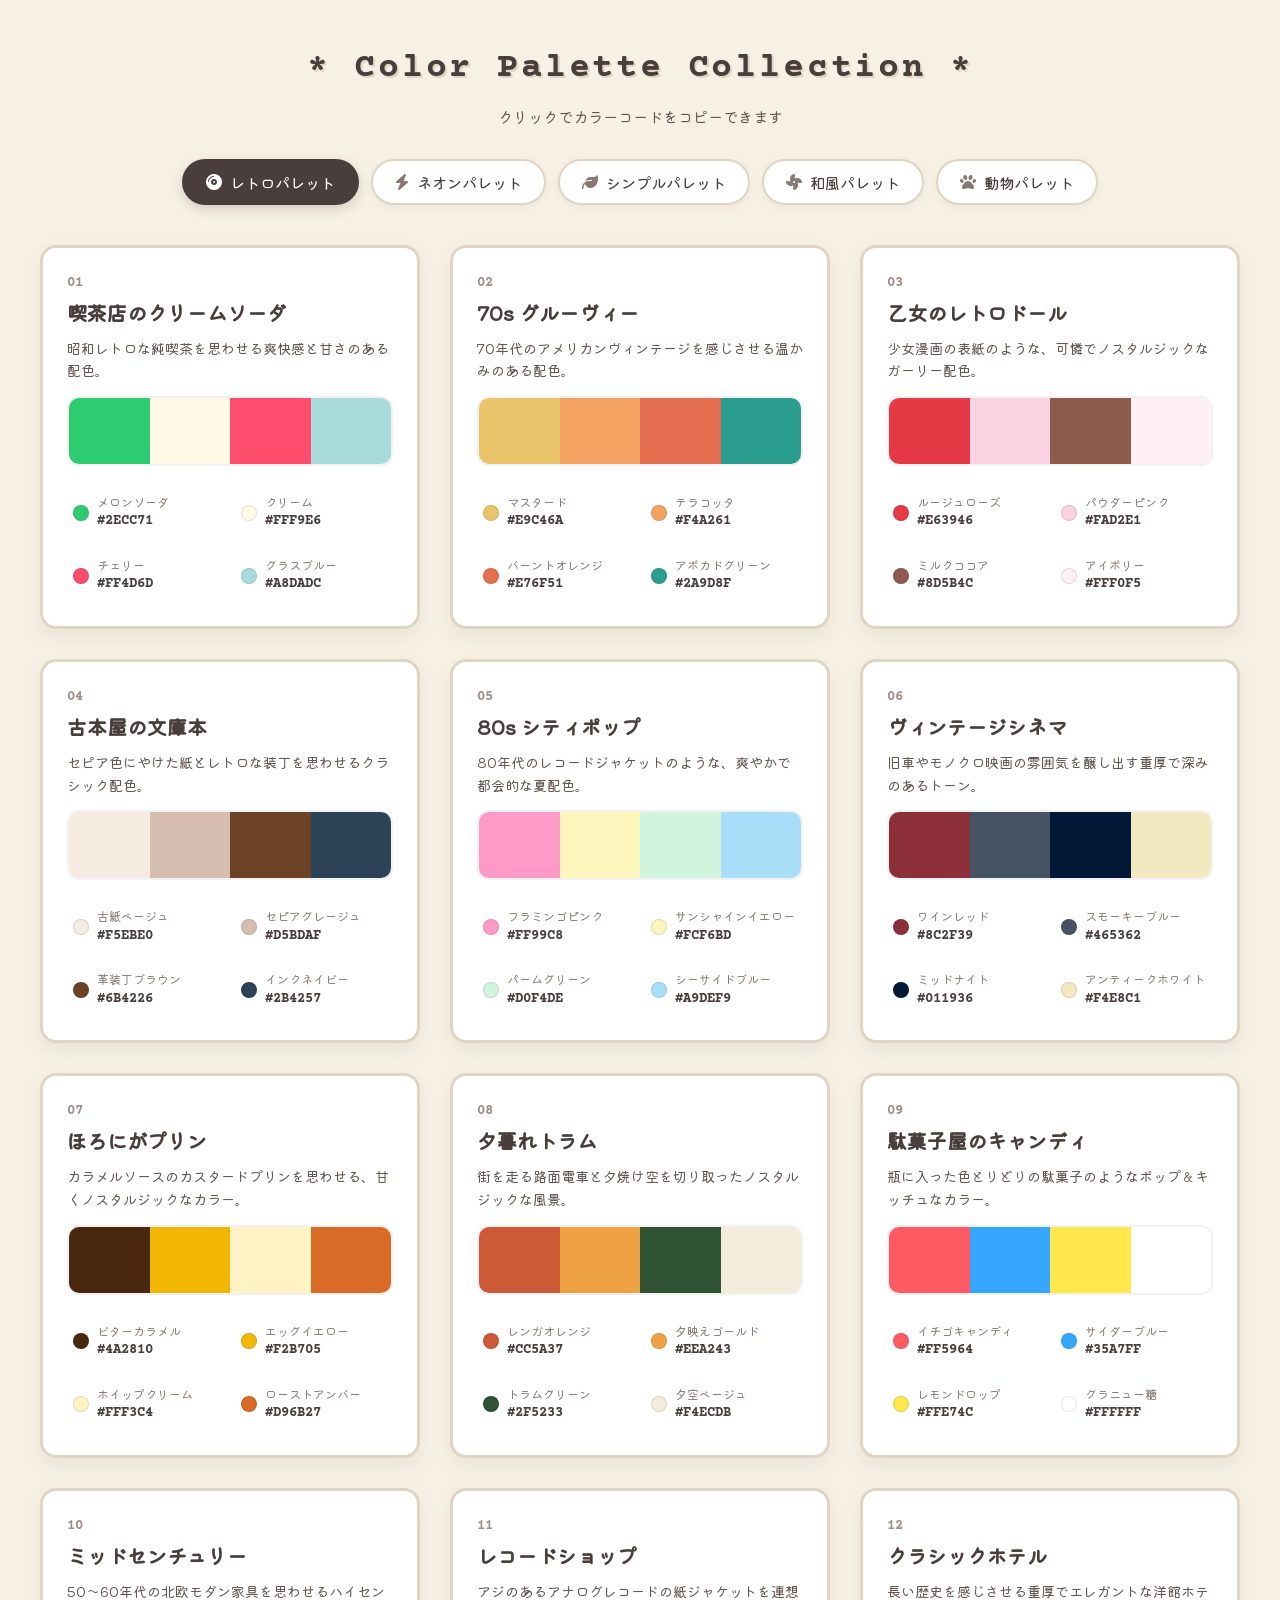
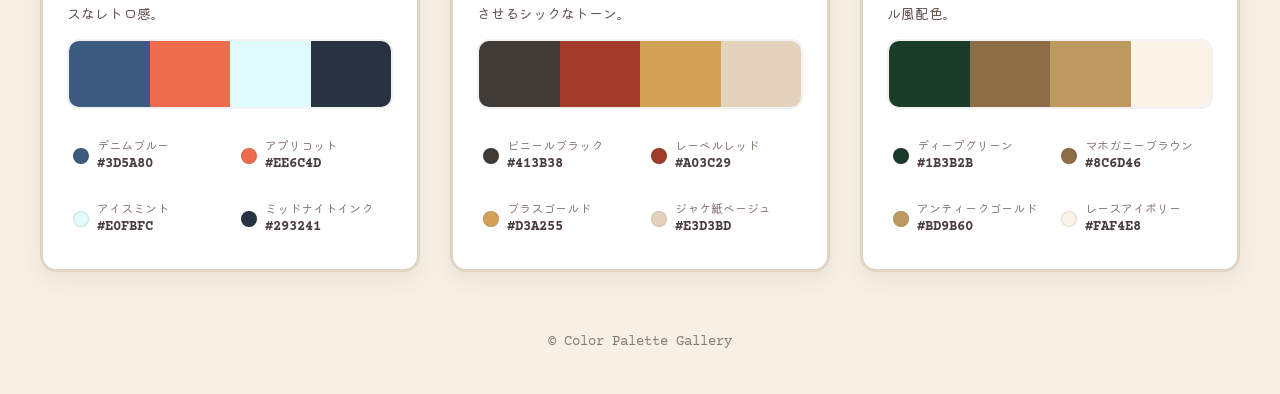
==== index.html @ 5ccdf52d "first upload" ====
<!DOCTYPE html>
<html lang="ja">
<head>
  <meta charset="UTF-8">
  <meta name="viewport" content="width=device-width, initial-scale=1.0">
  <title>カラーパレットギャラリー</title>

  <!-- Font Awesome (Webアイコン) -->
  <link rel="stylesheet" href="https://cdnjs.cloudflare.com/ajax/libs/font-awesome/6.5.1/css/all.min.css">

  <!-- Google Fonts -->
  <link rel="preconnect" href="https://fonts.googleapis.com">
  <link rel="preconnect" href="https://fonts.gstatic.com" crossorigin>
  <link href="https://fonts.googleapis.com/css2?family=Courier+Prime:ital,wght@0,400;0,700;1,400&family=Kiwi+Maru:wght@400;500;700&display=swap" rel="stylesheet">

  <!-- 構造用CSS -->
  <link rel="stylesheet" href="style.css">
</head>
<body>

  <header>
    <h1>* Color Palette Collection *</h1>
    <p>クリックでカラーコードをコピーできます</p>
  </header>

  <!-- タブボタン（app.js が data.json から自動生成） -->
  <div class="tab-container" id="tab-container"></div>

  <main id="main-content">
    <p class="loading-msg">読み込み中...</p>
  </main>

  <footer>
    <p>&copy; Color Palette Gallery</p>
  </footer>

  <div id="toast" class="toast"></div>

  <!-- データとロジックは別ファイルに分離 -->
  <script src="app.js"></script>

</body>
</html>
---- style.css ----
:root {
  --bg-color: #f7f1e5;
  --text-color: #4a3e3d;
  --card-bg: #ffffff;
  --border-color: #e0d4c3;
  --primary-color: #ff6f91;
}

* {
  box-sizing: border-box;
  margin: 0;
  padding: 0;
}

body {
  background-color: var(--bg-color);
  color: var(--text-color);
  font-family: 'Kiwi Maru', 'Courier Prime', serif;
  line-height: 1.6;
  padding: 40px 20px;
}

header {
  text-align: center;
  margin-bottom: 30px;
}

header h1 {
  font-size: 2.2rem;
  font-weight: 700;
  color: var(--text-color);
  letter-spacing: 0.08em;
  margin-bottom: 8px;
  text-shadow: 2px 2px 0px #e0d4c3;
  font-family: 'Courier Prime', 'Kiwi Maru', serif;
}

header p {
  font-size: 0.95rem;
  opacity: 0.85;
}

.tab-container {
  display: flex;
  justify-content: center;
  gap: 12px;
  margin-bottom: 40px;
  flex-wrap: wrap;
}

.tab-btn {
  background-color: #ffffff;
  border: 2px solid var(--border-color);
  color: var(--text-color);
  padding: 10px 22px;
  border-radius: 30px;
  font-size: 0.95rem;
  font-weight: 500;
  font-family: inherit;
  cursor: pointer;
  transition: all 0.2s ease;
  box-shadow: 0 2px 8px rgba(0,0,0,0.05);
  display: inline-flex;
  align-items: center;
  gap: 8px;
}

.tab-btn i {
  font-size: 1rem;
  color: #887873;
  transition: color 0.2s ease;
}

.tab-btn:hover {
  transform: translateY(-2px);
  border-color: var(--text-color);
}

.tab-btn.active {
  background-color: var(--text-color);
  color: #ffffff;
  border-color: var(--text-color);
  box-shadow: 0 4px 12px rgba(74, 62, 61, 0.2);
}

.tab-btn.active i {
  color: #ffffff;
}

.palette-grid {
  display: grid;
  grid-template-columns: repeat(auto-fit, minmax(300px, 1fr));
  gap: 30px;
  max-width: 1200px;
  margin: 0 auto;
}

.tab-content {
  display: none;
}

.tab-content.active {
  display: grid;
  animation: fadeIn 0.4s ease;
}

@keyframes fadeIn {
  from { opacity: 0; transform: translateY(10px); }
  to { opacity: 1; transform: translateY(0); }
}

.card {
  background-color: var(--card-bg);
  border-radius: 16px;
  padding: 24px;
  box-shadow: 0 8px 20px rgba(74, 62, 61, 0.08);
  border: 3px solid var(--border-color);
  transition: transform 0.2s ease, box-shadow 0.2s ease;
}

.card:hover {
  transform: translateY(-5px);
  box-shadow: 0 12px 25px rgba(74, 62, 61, 0.12);
}

.card-number {
  font-size: 0.9rem;
  font-weight: 700;
  color: #a08f88;
  margin-bottom: 2px;
  font-family: 'Courier Prime', monospace;
}

.card-title {
  font-size: 1.25rem;
  font-weight: 700;
  margin-bottom: 8px;
}

.card-desc {
  font-size: 0.88rem;
  color: #665753;
  margin-bottom: 20px;
  height: 2.8em;
}

.color-swatches {
  display: flex;
  height: 70px;
  border-radius: 12px;
  overflow: hidden;
  margin-bottom: 20px;
  border: 2px solid rgba(0, 0, 0, 0.05);
}

.swatch {
  flex: 1;
  height: 100%;
  transition: flex 0.2s ease;
  cursor: pointer;
}

.swatch:hover {
  flex: 1.5;
}

.color-list {
  list-style: none;
  display: grid;
  grid-template-columns: 1fr 1fr;
  gap: 10px;
}

.color-item {
  display: flex;
  align-items: center;
  font-size: 0.85rem;
  padding: 6px;
  border-radius: 8px;
  cursor: pointer;
  transition: background-color 0.2s ease;
}

.color-item:hover {
  background-color: #f7f1e5;
}

.color-dot {
  width: 16px;
  height: 16px;
  border-radius: 50%;
  margin-right: 8px;
  border: 1px solid rgba(0, 0, 0, 0.1);
  flex-shrink: 0;
}

.color-info {
  display: flex;
  flex-direction: column;
}

.color-name {
  font-size: 0.75rem;
  color: #887873;
}

.color-code {
  font-weight: bold;
  font-family: 'Courier Prime', monospace;
}

.toast {
  position: fixed;
  bottom: 30px;
  left: 50%;
  transform: translateX(-50%) translateY(100px);
  background-color: #4a3e3d;
  color: #ffffff;
  padding: 12px 24px;
  border-radius: 30px;
  font-size: 0.9rem;
  font-weight: 500;
  box-shadow: 0 4px 15px rgba(0, 0, 0, 0.2);
  opacity: 0;
  transition: transform 0.3s cubic-bezier(0.175, 0.885, 0.32, 1.275), opacity 0.3s ease;
  pointer-events: none;
  z-index: 1000;
}

.toast.show {
  transform: translateX(-50%) translateY(0);
  opacity: 1;
}

footer {
  text-align: center;
  margin-top: 60px;
  font-size: 0.85rem;
  color: #887873;
  font-family: 'Courier Prime', monospace;
}

.loading-msg {
  text-align: center;
  padding: 60px 0;
  color: #887873;
  font-size: 0.95rem;
}
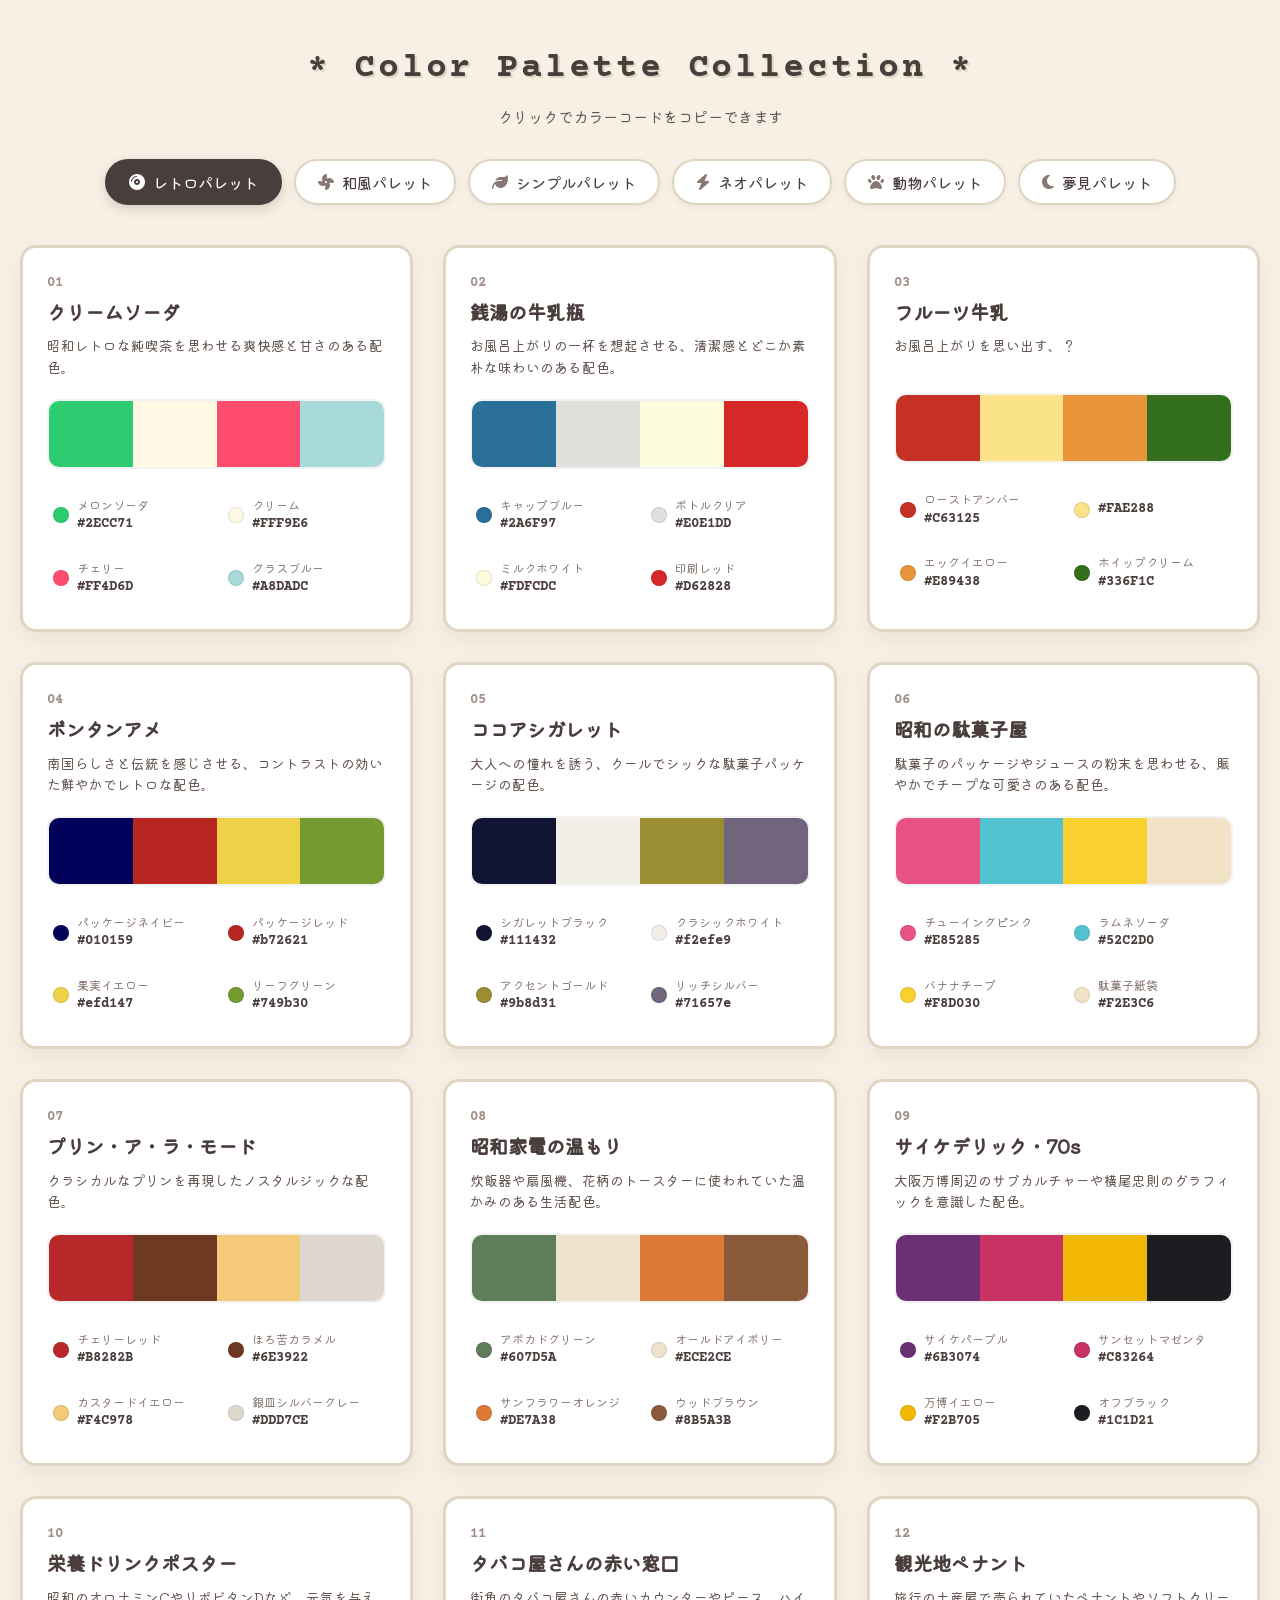
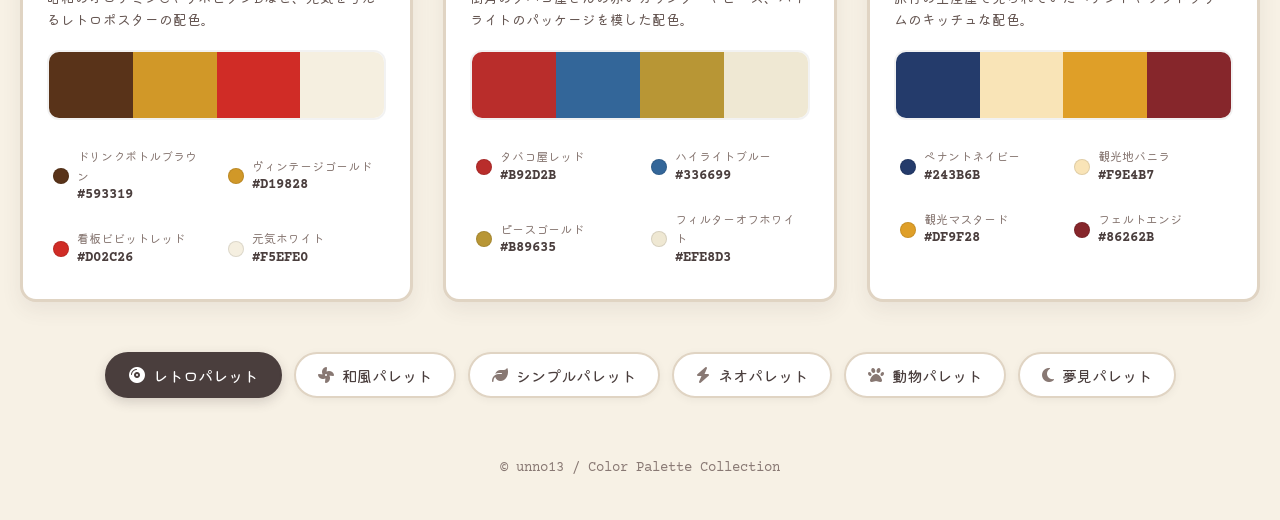
==== commit 8fd92e74: "css調整、下部タブ追加" ====
--- a/index.html
+++ b/index.html
@@ -3,7 +3,10 @@
 <head>
   <meta charset="UTF-8">
   <meta name="viewport" content="width=device-width, initial-scale=1.0">
-  <title>カラーパレットギャラリー</title>
+  <title>カラーパレットコレクション</title>
+
+  <!-- ファビコン -->
+  <link rel="icon" type="image/svg+xml" href="favicon.svg">
 
   <!-- Font Awesome (Webアイコン) -->
   <link rel="stylesheet" href="https://cdnjs.cloudflare.com/ajax/libs/font-awesome/6.5.1/css/all.min.css">
@@ -30,8 +33,11 @@
     <p class="loading-msg">読み込み中...</p>
   </main>
 
+  <!-- 画面下部のタブ（上部と連動） -->
+  <div class="tab-container tab-container-bottom" id="tab-container-bottom"></div>
+
   <footer>
-    <p>&copy; Color Palette Gallery</p>
+    <p>&copy; unno13 / Color Palette Collection</p>
   </footer>
 
   <div id="toast" class="toast"></div>
--- a/style.css
+++ b/style.css
@@ -46,6 +46,11 @@
   gap: 12px;
   margin-bottom: 40px;
   flex-wrap: wrap;
+}
+
+.tab-container-bottom {
+  margin-top: 50px;
+  margin-bottom: 0;
 }
 
 .tab-btn {
@@ -91,7 +96,7 @@
   display: grid;
   grid-template-columns: repeat(auto-fit, minmax(300px, 1fr));
   gap: 30px;
-  max-width: 1200px;
+  max-width: 1320px;
   margin: 0 auto;
 }
 
@@ -132,16 +137,16 @@
 }
 
 .card-title {
-  font-size: 1.25rem;
+  font-size: 1.2rem;
   font-weight: 700;
   margin-bottom: 8px;
 }
 
 .card-desc {
-  font-size: 0.88rem;
+  font-size: 0.85rem;
   color: #665753;
   margin-bottom: 20px;
-  height: 2.8em;
+  min-height: 2.8em;
 }
 
 .color-swatches {
@@ -245,4 +250,4 @@
   padding: 60px 0;
   color: #887873;
   font-size: 0.95rem;
-}
+}
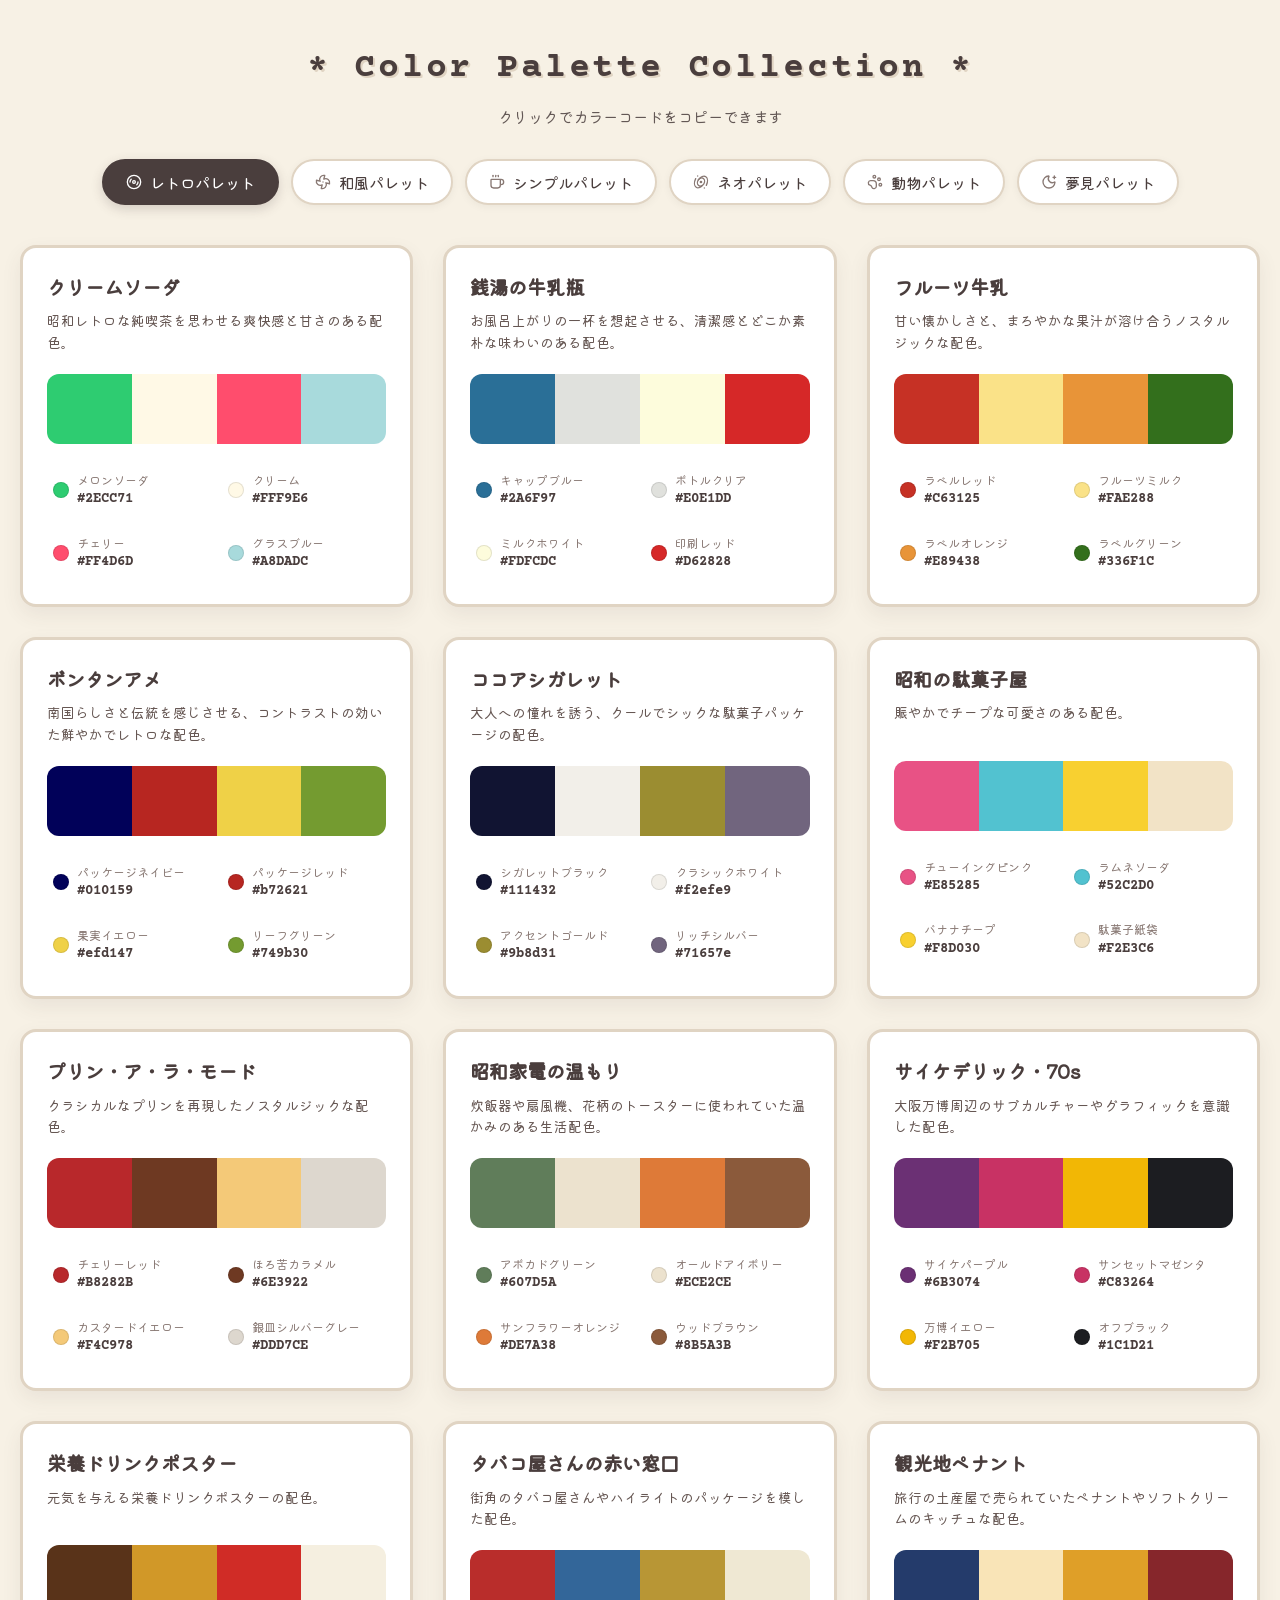
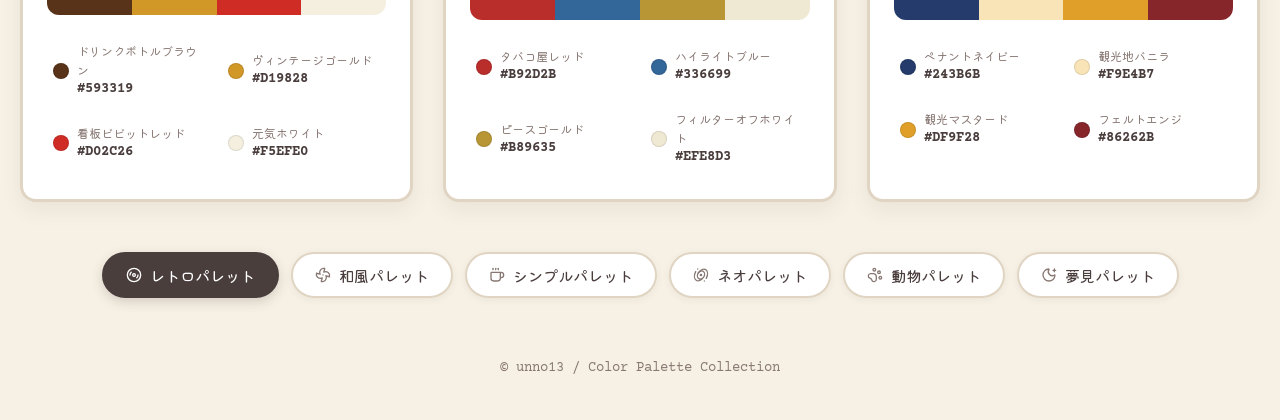
==== commit 8576431b: "アイコンをSVGに変更" ====
--- a/index.html
+++ b/index.html
@@ -7,9 +7,6 @@
 
   <!-- ファビコン -->
   <link rel="icon" type="image/svg+xml" href="favicon.svg">
-
-  <!-- Font Awesome (Webアイコン) -->
-  <link rel="stylesheet" href="https://cdnjs.cloudflare.com/ajax/libs/font-awesome/6.5.1/css/all.min.css">
 
   <!-- Google Fonts -->
   <link rel="preconnect" href="https://fonts.googleapis.com">
--- a/style.css
+++ b/style.css
@@ -1,58 +1,56 @@
 :root {
-  --bg-color: #f7f1e5;
-  --text-color: #4a3e3d;
-  --card-bg: #ffffff;
-  --border-color: #e0d4c3;
-  --primary-color: #ff6f91;
-}
-
+	--bg-color: #f7f1e5;
+	--text-color: #4a3e3d;
+	--card-bg: #fff;
+	--border-color: #e0d4c3;
+	--primary-color: #ff6f91;
+}
 * {
-  box-sizing: border-box;
-  margin: 0;
-  padding: 0;
-}
-
+	box-sizing: border-box;
+	margin: 0;
+	padding: 0;
+}
 body {
-  background-color: var(--bg-color);
-  color: var(--text-color);
-  font-family: 'Kiwi Maru', 'Courier Prime', serif;
-  line-height: 1.6;
-  padding: 40px 20px;
-}
-
+	background-color: var(--bg-color);
+	color: var(--text-color);
+	padding: 40px 20px;
+	font-family:
+		Kiwi Maru,
+		Courier Prime,
+		serif;
+	line-height: 1.6;
+}
 header {
-  text-align: center;
-  margin-bottom: 30px;
-}
-
+	text-align: center;
+	margin-bottom: 30px;
+}
 header h1 {
-  font-size: 2.2rem;
-  font-weight: 700;
-  color: var(--text-color);
-  letter-spacing: 0.08em;
-  margin-bottom: 8px;
-  text-shadow: 2px 2px 0px #e0d4c3;
-  font-family: 'Courier Prime', 'Kiwi Maru', serif;
-}
-
+	color: var(--text-color);
+	letter-spacing: 0.08em;
+	text-shadow: 2px 2px #e0d4c3;
+	margin-bottom: 8px;
+	font-family:
+		Courier Prime,
+		Kiwi Maru,
+		serif;
+	font-size: 2.2rem;
+	font-weight: 700;
+}
 header p {
-  font-size: 0.95rem;
-  opacity: 0.85;
-}
-
+	opacity: 0.85;
+	font-size: 0.95rem;
+}
 .tab-container {
-  display: flex;
-  justify-content: center;
-  gap: 12px;
-  margin-bottom: 40px;
-  flex-wrap: wrap;
-}
-
+	flex-wrap: wrap;
+	justify-content: center;
+	gap: 12px;
+	margin-bottom: 40px;
+	display: flex;
+}
 .tab-container-bottom {
-  margin-top: 50px;
-  margin-bottom: 0;
-}
-
+	margin-top: 50px;
+	margin-bottom: 0;
+}
 .tab-btn {
   background-color: #ffffff;
   border: 2px solid var(--border-color);
@@ -69,185 +67,212 @@
   align-items: center;
   gap: 8px;
 }
-
-.tab-btn i {
-  font-size: 1rem;
+ 
+.tab-icon {
+  display: inline-flex;
+  align-items: center;
+}
+ 
+.tab-icon svg {
+  width: 16px;
+  height: 16px;
   color: #887873;
   transition: color 0.2s ease;
 }
-
+ 
 .tab-btn:hover {
   transform: translateY(-2px);
   border-color: var(--text-color);
 }
-
+ 
 .tab-btn.active {
   background-color: var(--text-color);
   color: #ffffff;
   border-color: var(--text-color);
   box-shadow: 0 4px 12px rgba(74, 62, 61, 0.2);
 }
-
-.tab-btn.active i {
+ 
+.tab-btn.active .tab-icon svg {
   color: #ffffff;
 }
-
 .palette-grid {
-  display: grid;
-  grid-template-columns: repeat(auto-fit, minmax(300px, 1fr));
-  gap: 30px;
-  max-width: 1320px;
-  margin: 0 auto;
-}
-
+	grid-template-columns: repeat(auto-fit, minmax(300px, 1fr));
+	gap: 30px;
+	max-width: 1320px;
+	margin: 0 auto;
+	display: grid;
+}
 .tab-content {
-  display: none;
-}
-
+	display: none;
+}
 .tab-content.active {
-  display: grid;
-  animation: fadeIn 0.4s ease;
-}
-
+	animation: 0.4s fadeIn;
+	display: grid;
+}
 @keyframes fadeIn {
-  from { opacity: 0; transform: translateY(10px); }
-  to { opacity: 1; transform: translateY(0); }
-}
-
+	0% {
+		opacity: 0;
+		transform: translateY(10px);
+	}
+	to {
+		opacity: 1;
+		transform: translateY(0);
+	}
+}
 .card {
-  background-color: var(--card-bg);
-  border-radius: 16px;
-  padding: 24px;
-  box-shadow: 0 8px 20px rgba(74, 62, 61, 0.08);
-  border: 3px solid var(--border-color);
-  transition: transform 0.2s ease, box-shadow 0.2s ease;
-}
-
+	background-color: var(--card-bg);
+	border: 3px solid var(--border-color);
+	border-radius: 16px;
+	padding: 24px;
+	transition:
+		transform 0.2s,
+		box-shadow 0.2s;
+	box-shadow: 0 8px 20px rgba(74, 62, 61, 0.08);
+}
 .card:hover {
-  transform: translateY(-5px);
-  box-shadow: 0 12px 25px rgba(74, 62, 61, 0.12);
-}
-
-.card-number {
-  font-size: 0.9rem;
-  font-weight: 700;
-  color: #a08f88;
-  margin-bottom: 2px;
-  font-family: 'Courier Prime', monospace;
-}
-
+	transform: translateY(-5px);
+	box-shadow: 0 12px 25px rgba(74, 62, 61, 0.12);
+}
 .card-title {
-  font-size: 1.2rem;
-  font-weight: 700;
-  margin-bottom: 8px;
-}
-
+	margin-bottom: 8px;
+	font-size: 1.2rem;
+	font-weight: 700;
+}
 .card-desc {
-  font-size: 0.85rem;
-  color: #665753;
-  margin-bottom: 20px;
-  min-height: 2.8em;
-}
-
+	color: #665753;
+	min-height: 2.8em;
+	margin-bottom: 20px;
+	font-size: 0.85rem;
+}
 .color-swatches {
-  display: flex;
-  height: 70px;
-  border-radius: 12px;
-  overflow: hidden;
-  margin-bottom: 20px;
-  border: 2px solid rgba(0, 0, 0, 0.05);
-}
-
+	border-radius: 12px;
+	height: 70px;
+	margin-bottom: 20px;
+	display: flex;
+	overflow: hidden;
+}
 .swatch {
-  flex: 1;
-  height: 100%;
-  transition: flex 0.2s ease;
-  cursor: pointer;
-}
-
+	cursor: pointer;
+	flex: 1;
+	height: 100%;
+	transition: flex 0.2s;
+	position: relative;
+}
+.swatch:after {
+	content: attr(data-color);
+	color: #fff;
+	white-space: nowrap;
+	opacity: 0;
+	pointer-events: none;
+	z-index: 2;
+	background-color: rgba(0, 0, 0, 0.65);
+	border-radius: 6px;
+	padding: 4px 8px;
+	font-family:
+		Courier Prime,
+		monospace;
+	font-size: 0.7rem;
+	font-weight: 700;
+	transition: opacity 0.15s;
+	position: absolute;
+	top: 50%;
+	left: 50%;
+	transform: translate(-50%, -50%);
+}
+.swatch:hover:after {
+	opacity: 1;
+}
 .swatch:hover {
-  flex: 1.5;
-}
-
+	flex: 1.5;
+}
 .color-list {
-  list-style: none;
-  display: grid;
-  grid-template-columns: 1fr 1fr;
-  gap: 10px;
-}
-
+	grid-template-columns: 1fr 1fr;
+	gap: 10px;
+	list-style: none;
+	display: grid;
+}
 .color-item {
-  display: flex;
-  align-items: center;
-  font-size: 0.85rem;
-  padding: 6px;
-  border-radius: 8px;
-  cursor: pointer;
-  transition: background-color 0.2s ease;
-}
-
+	cursor: pointer;
+	border-radius: 8px;
+	align-items: center;
+	padding: 6px;
+	font-size: 0.85rem;
+	transition: background-color 0.2s;
+	display: flex;
+}
 .color-item:hover {
-  background-color: #f7f1e5;
-}
-
+	background-color: #f7f1e5;
+}
 .color-dot {
-  width: 16px;
-  height: 16px;
-  border-radius: 50%;
-  margin-right: 8px;
-  border: 1px solid rgba(0, 0, 0, 0.1);
-  flex-shrink: 0;
-}
-
+	border: 1px solid rgba(0, 0, 0, 0.1);
+	border-radius: 50%;
+	flex-shrink: 0;
+	width: 16px;
+	height: 16px;
+	margin-right: 8px;
+}
 .color-info {
-  display: flex;
-  flex-direction: column;
-}
-
+	flex-direction: column;
+	min-width: 0;
+	display: flex;
+}
 .color-name {
-  font-size: 0.75rem;
-  color: #887873;
-}
-
+	color: #887873;
+	font-size: 0.75rem;
+}
 .color-code {
-  font-weight: bold;
-  font-family: 'Courier Prime', monospace;
-}
-
+	font-family:
+		Courier Prime,
+		monospace;
+	font-weight: 700;
+}
 .toast {
-  position: fixed;
-  bottom: 30px;
-  left: 50%;
-  transform: translateX(-50%) translateY(100px);
-  background-color: #4a3e3d;
-  color: #ffffff;
-  padding: 12px 24px;
-  border-radius: 30px;
-  font-size: 0.9rem;
-  font-weight: 500;
-  box-shadow: 0 4px 15px rgba(0, 0, 0, 0.2);
-  opacity: 0;
-  transition: transform 0.3s cubic-bezier(0.175, 0.885, 0.32, 1.275), opacity 0.3s ease;
-  pointer-events: none;
-  z-index: 1000;
-}
-
+	color: #fff;
+	opacity: 0;
+	pointer-events: none;
+	z-index: 1000;
+	background-color: #4a3e3d;
+	border-radius: 30px;
+	padding: 12px 24px;
+	font-size: 0.9rem;
+	font-weight: 500;
+	transition:
+		transform 0.3s cubic-bezier(0.175, 0.885, 0.32, 1.275),
+		opacity 0.3s;
+	position: fixed;
+	bottom: 30px;
+	left: 50%;
+	transform: translate(-50%) translateY(100px);
+	box-shadow: 0 4px 15px rgba(0, 0, 0, 0.2);
+}
 .toast.show {
-  transform: translateX(-50%) translateY(0);
-  opacity: 1;
-}
-
+	opacity: 1;
+	transform: translate(-50%) translateY(0);
+}
 footer {
-  text-align: center;
-  margin-top: 60px;
-  font-size: 0.85rem;
-  color: #887873;
-  font-family: 'Courier Prime', monospace;
-}
-
+	text-align: center;
+	color: #887873;
+	margin-top: 60px;
+	font-family:
+		Courier Prime,
+		monospace;
+	font-size: 0.85rem;
+}
 .loading-msg {
-  text-align: center;
-  padding: 60px 0;
-  color: #887873;
-  font-size: 0.95rem;
-}+	text-align: center;
+	color: #887873;
+	padding: 60px 0;
+	font-size: 0.95rem;
+}
+@media (max-width: 767px) {
+	.card-desc,
+	.color-list {
+		display: none;
+	}
+	.color-swatches {
+		margin-bottom: 0;
+	}
+	.card-title {
+		margin-bottom: 12px;
+	}
+}
